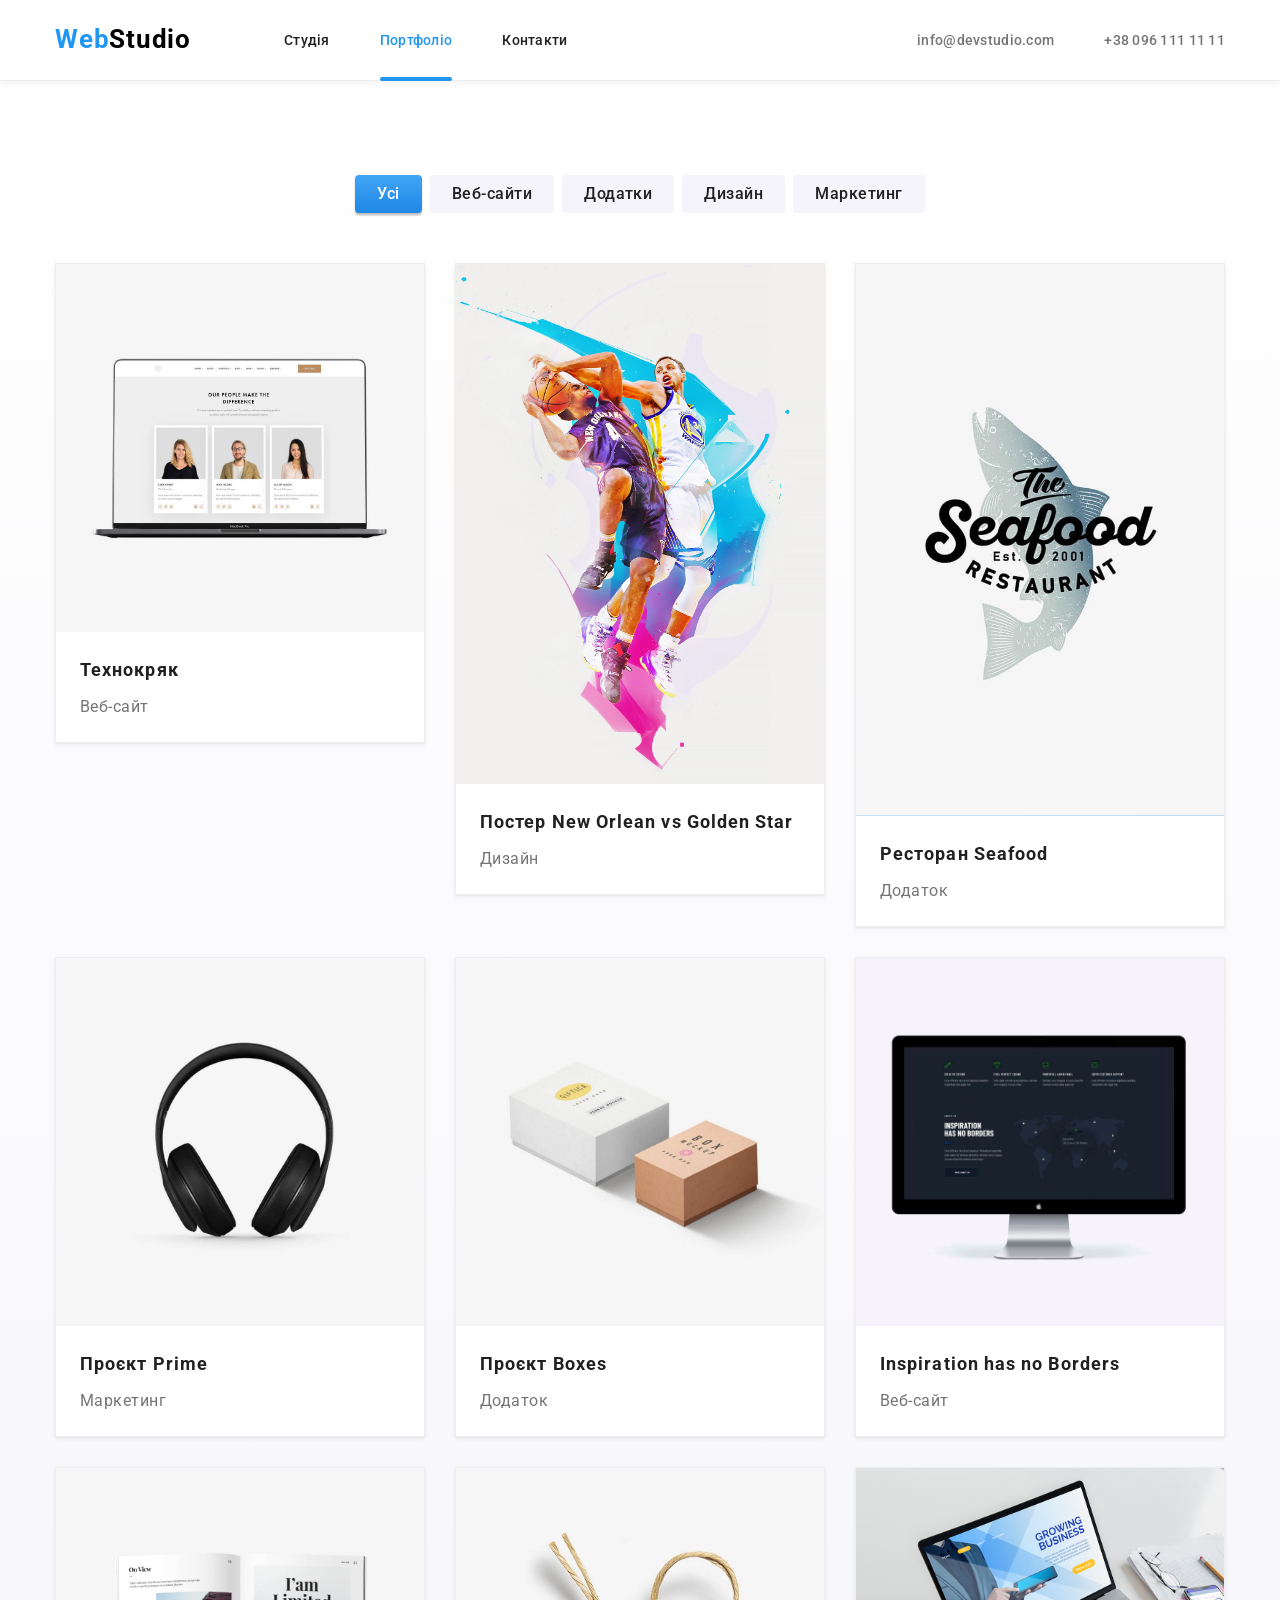
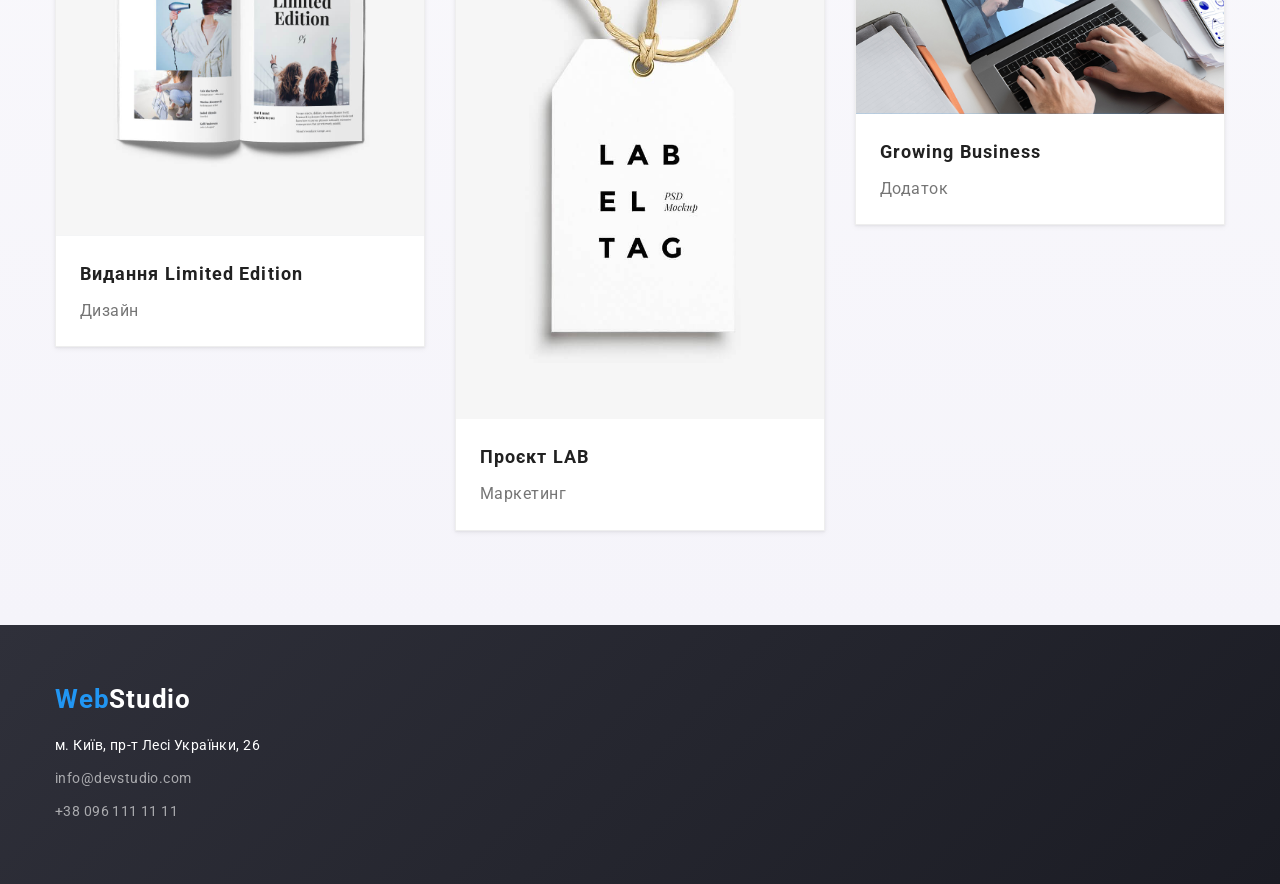
==== portfolio.html @ 646b34d4 "first commit" ====
<!DOCTYPE html>
<html lang="uk">

<head>
    <meta charset="UTF-8">
    <meta name="viewport" content="width=device-width, initial-scale=1.0">
    <title>Портфоліо - WebStudio</title>

    <link rel="stylesheet"
        href="https://cdnjs.cloudflare.com/ajax/libs/modern-normalize/3.0.1/modern-normalize.min.css">
    <link rel="preconnect" href="https://fonts.googleapis.com">
    <link rel="preconnect" href="https://fonts.gstatic.com" crossorigin>
    <link href="https://fonts.googleapis.com/css2?family=Roboto:wght@400;500;700;900&display=swap" rel="stylesheet">

    <link rel="stylesheet" href="style_portfolio.css">
</head>

<body>
    <header class="header">
        <div class="container header-container">
            <nav class="header-nav">
                <a class="header-logo" href="./index.html">
                    Web<span class="logo-dark">Studio</span>
                </a>
                <ul class="header-menu">
                    <li class="header-menu-item"><a class="header-menu-link" href="./index.html">Студія</a></li>
                    <li class="header-menu-item"><a class="header-menu-link current"
                            href="./portfolio.html">Портфоліо</a></li>
                    <li class="header-menu-item"><a class="header-menu-link" href="#">Контакти</a></li>
                </ul>
            </nav>

            <address class="header-contacts">
                <ul class="contacts-list">
                    <li><a class="header-contact-link" href="mailto:info@devstudio.com">info@devstudio.com</a></li>
                    <li><a class="header-contact-link" href="tel:+380961111111">+38 096 111 11 11</a></li>
                </ul>
            </address>
        </div>
    </header>

    <main class="main">
        <section class="portfolio">
            <div class="container">

                <ul class="filter-list">
                    <li><button class="filter-button filter-button-active" type="button">Усі</button></li>
                    <li><button class="filter-button" type="button">Веб-сайти</button></li>
                    <li><button class="filter-button" type="button">Додатки</button></li>
                    <li><button class="filter-button" type="button">Дизайн</button></li>
                    <li><button class="filter-button" type="button">Маркетинг</button></li>
                </ul>

                <ul class="portfolio-list">
                    <li class="portfolio-item">
                        <article class="portfolio-card">
                            <div class="portfolio-thumb">
                                <img src="./img/portfolio1.jpg" alt="Веб-сайт Технокряк">
                                <div class="portfolio-overlay">
                                    <p class="overlay-text">Ресурс пропонує комплексні пропозиції з різним рівнем
                                        функціоналу та сервісів. Все це дозволить відвідувачу отримати вичерпні
                                        відомості про компанію чи приватну особу.</p>
                                </div>
                            </div>
                            <div class="portfolio-content">
                                <h2 class="portfolio-title">Технокряк</h2>
                                <p class="portfolio-category">Веб-сайт</p>
                            </div>
                        </article>
                    </li>

                    <li class="portfolio-item">
                        <article class="portfolio-card">
                            <div class="portfolio-thumb">
                                <img src="./img/portfolio2.jpg" alt="Постер New Orlean vs Golden Star">
                                <div class="portfolio-overlay">
                                    <p class="overlay-text">Ресурс пропонує комплексні пропозиції з різним рівнем
                                        функціоналу та сервісів. Все це дозволить відвідувачу отримати вичерпні
                                        відомості про компанію чи приватну особу.</p>
                                </div>
                            </div>
                            <div class="portfolio-content">
                                <h2 class="portfolio-title">Постер New Orlean vs Golden Star</h2>
                                <p class="portfolio-category">Дизайн</p>
                            </div>
                        </article>
                    </li>

                    <li class="portfolio-item">
                        <article class="portfolio-card">
                            <div class="portfolio-thumb">
                                <img src="./img/portfolio3.jpg" alt="Ресторан Seafood">
                                <div class="portfolio-overlay">
                                    <p class="overlay-text">Ресурс пропонує комплексні пропозиції з різним рівнем
                                        функціоналу та сервісів. Все це дозволить відвідувачу отримати вичерпні
                                        відомості про компанію чи приватну особу.</p>
                                </div>
                            </div>
                            <div class="portfolio-content">
                                <h2 class="portfolio-title">Ресторан Seafood</h2>
                                <p class="portfolio-category">Додаток</p>
                            </div>
                        </article>
                    </li>

                    <li class="portfolio-item">
                        <article class="portfolio-card">
                            <div class="portfolio-thumb">
                                <img src="./img/portfolio4.jpg" alt="Проєкт Prime">
                                <div class="portfolio-overlay">
                                    <p class="overlay-text">Ресурс пропонує комплексні пропозиції з різним рівнем
                                        функціоналу та сервісів. Все це дозволить відвідувачу отримати вичерпні
                                        відомості про компанію чи приватну особу.</p>
                                </div>
                            </div>
                            <div class="portfolio-content">
                                <h2 class="portfolio-title">Проєкт Prime</h2>
                                <p class="portfolio-category">Маркетинг</p>
                            </div>
                        </article>
                    </li>

                    <li class="portfolio-item">
                        <article class="portfolio-card">
                            <div class="portfolio-thumb">
                                <img src="./img/portfolio5.jpg" alt="Проєкт Boxes">
                                <div class="portfolio-overlay">
                                    <p class="overlay-text">Ресурс пропонує комплексні пропозиції з різним рівнем
                                        функціоналу та сервісів. Все це дозволить відвідувачу отримати вичерпні
                                        відомості про компанію чи приватну особу.</p>
                                </div>
                            </div>
                            <div class="portfolio-content">
                                <h2 class="portfolio-title">Проєкт Boxes</h2>
                                <p class="portfolio-category">Додаток</p>
                            </div>
                        </article>
                    </li>

                    <li class="portfolio-item">
                        <article class="portfolio-card">
                            <div class="portfolio-thumb">
                                <img src="./img/portfolio6.jpg" alt="Монітор Inspiration has no Borders">
                                <div class="portfolio-overlay">
                                    <p class="overlay-text">Ресурс пропонує комплексні пропозиції з різним рівнем
                                        функціоналу та сервісів. Все це дозволить відвідувачу отримати вичерпні
                                        відомості про компанію чи приватну особу.</p>
                                </div>
                            </div>
                            <div class="portfolio-content">
                                <h2 class="portfolio-title">Inspiration has no Borders</h2>
                                <p class="portfolio-category">Веб-сайт</p>
                            </div>
                        </article>
                    </li>

                    <li class="portfolio-item">
                        <article class="portfolio-card">
                            <div class="portfolio-thumb">
                                <img src="./img/portfolio7.jpg" alt="Книга Видання Limited Edition">
                                <div class="portfolio-overlay">
                                    <p class="overlay-text">Ресурс пропонує комплексні пропозиції з різним рівнем
                                        функціоналу та сервісів. Все це дозволить відвідувачу отримати вичерпні
                                        відомості про компанію чи приватну особу.</p>
                                </div>
                            </div>
                            <div class="portfolio-content">
                                <h2 class="portfolio-title">Видання Limited Edition</h2>
                                <p class="portfolio-category">Дизайн</p>
                            </div>
                        </article>
                    </li>

                    <li class="portfolio-item">
                        <article class="portfolio-card">
                            <div class="portfolio-thumb">
                                <img src="./img/portfolio8.jpg" alt="Бірка Проєкт LAB">
                                <div class="portfolio-overlay">
                                    <p class="overlay-text">Ресурс пропонує комплексні пропозиції з різним рівнем
                                        функціоналу та сервісів. Все це дозволить відвідувачу отримати вичерпні
                                        відомості про компанію чи приватну особу.</p>
                                </div>
                            </div>
                            <div class="portfolio-content">
                                <h2 class="portfolio-title">Проєкт LAB</h2>
                                <p class="portfolio-category">Маркетинг</p>
                            </div>
                        </article>
                    </li>

                    <li class="portfolio-item">
                        <article class="portfolio-card">
                            <div class="portfolio-thumb">
                                <img src="./img/portfolio9.jpg" alt="Робота за ноутбуком Growing Business">
                                <div class="portfolio-overlay">
                                    <p class="overlay-text">Ресурс пропонує комплексні пропозиції з різним рівнем
                                        функціоналу та сервісів. Все це дозволить відвідувачу отримати вичерпні
                                        відомості про компанію чи приватну особу.</p>
                                </div>
                            </div>
                            <div class="portfolio-content">
                                <h2 class="portfolio-title">Growing Business</h2>
                                <p class="portfolio-category">Додаток</p>
                            </div>
                        </article>
                    </li>
                </ul>

            </div>
        </section>
    </main>

    <footer class="footer">
        <div class="container">
            <a class="footer-logo" href="./index.html">
                Web<span class="logo-light">Studio</span>
            </a>
            <address class="footer-address">
                <ul class="footer-contacts-list">
                    <li class="footer-address-map">м. Київ, пр-т Лесі Українки, 26</li>
                    <li><a class="footer-contact" href="mailto:info@devstudio.com">info@devstudio.com</a></li>
                    <li><a class="footer-contact" href="tel:+380961111111">+38 096 111 11 11</a></li>
                </ul>
            </address>
        </div>
    </footer>
</body>

</html>
---- style_portfolio.css ----
*,
*::before,
*::after {
    box-sizing: border-box;
    margin: 0;
    padding: 0;
}

ul, ol {
    list-style: none;
}

a {
    text-decoration: none;
    color: inherit;
}

img {
    display: block;
    max-width: 100%;
    height: auto;
}

address {
    font-style: normal;
}

button {
    font-family: inherit;
    cursor: pointer;
}

body {
    font-family: 'Roboto', sans-serif;
    color: #212121;
    background-color: #FFFFFF;
}

.container {
    width: 1200px;
    margin: 0 auto;
    padding: 0 15px;
}

.header {
    border-bottom: 1px solid #ECECEC;
    background-color: #FFFFFF;
    box-shadow: 0 2px 8px rgba(0, 0, 0, 0.06);
    position: relative;
    z-index: 1;
}

.header-container {
    display: flex;
    align-items: center;
    justify-content: space-between;
    height: 80px;
}

.header-nav {
    display: flex;
    align-items: center;
}

.header-logo {
    color: #2196F3;
    font-weight: 700;
    font-size: 26px;
    letter-spacing: 0.03em;
    margin-right: 93px;
}

.logo-dark {
    color: #000000;
}

.logo-light {
    color: #FFFFFF;
}

.header-menu {
    display: flex;
    gap: 50px;
}

.header-menu-item {
    position: relative; 
}

.header-menu-link {
    color: #212121;
    font-weight: 500;
    font-size: 14px;
    letter-spacing: 0.02em;
    padding: 32px 0;
    display: block;
    transition: color 0.25s cubic-bezier(0.4, 0, 0.2, 1);
}

.header-menu-link:hover,
.header-menu-link:focus,
.header-menu-link.current {
    color: #2196F3;
}

.header-menu-link.current::after {
    content: '';
    position: absolute;
    bottom: -1px;
    left: 0;
    width: 100%;
    height: 4px;
    background-color: #2196F3;
    border-radius: 2px;
}

.header-contacts {
    display: flex;
    gap: 50px;
}

.contacts-list {
    display: flex;
    gap: 50px;
}

.header-contact-link {
    color: #757575;
    font-weight: 500;
    font-size: 14px;
    letter-spacing: 0.02em;
    padding: 32px 0;
    display: block;
    transition: color 0.25s cubic-bezier(0.4, 0, 0.2, 1);
}

.header-contact-link:hover,
.header-contact-link:focus {
    color: #2196F3;
}

.portfolio {
    padding: 94px 0;
    background: linear-gradient(180deg, #FFFFFF 0%, #F5F4FA 100%);
}

.filter-list {
    display: flex;
    justify-content: center;
    gap: 8px;
    margin-bottom: 50px;
}

.filter-button {
    background-color: #F5F4FA;
    color: #212121;
    font-weight: 500;
    font-size: 16px;
    line-height: 1.62;
    letter-spacing: 0.03em;
    padding: 6px 22px;
    border: none;
    border-radius: 4px;
    transition: background-color 0.25s cubic-bezier(0.4, 0, 0.2, 1),
                color 0.25s cubic-bezier(0.4, 0, 0.2, 1),
                box-shadow 0.25s cubic-bezier(0.4, 0, 0.2, 1);
}

.filter-button:hover,
.filter-button:focus,
.filter-button-active {
    background: linear-gradient(180deg, #42A5F5 0%, #1E88E5 100%);
    color: #FFFFFF;
    box-shadow: 0px 3px 1px rgba(0, 0, 0, 0.1), 
                0px 1px 2px rgba(0, 0, 0, 0.08), 
                0px 2px 2px rgba(0, 0, 0, 0.12);
}

.portfolio-list {
    display: flex;
    flex-wrap: wrap;
    gap: 30px;
}

.portfolio-item {
    width: calc((100% - 60px) / 3);
}

.portfolio-card {
    display: block;
    background-color: #FFFFFF;
    border: 1px solid #EEEEEE;
    box-shadow: 0 1px 2px rgba(0, 0, 0, 0.06), 0 2px 6px rgba(0, 0, 0, 0.05);
    transition: box-shadow 0.25s cubic-bezier(0.4, 0, 0.2, 1);
}

.portfolio-card:hover,
.portfolio-card:focus {
    box-shadow: 0px 1px 1px rgba(0, 0, 0, 0.12), 
                0px 4px 4px rgba(0, 0, 0, 0.06), 
                1px 4px 6px rgba(0, 0, 0, 0.16);
}

.portfolio-thumb {
    position: relative;
    overflow: hidden; 
}

/* ---------------- ЗАВДАННЯ 2: Анімація оверлею через @keyframes ---------------- */
.portfolio-overlay {
    position: absolute;
    top: 0;
    left: 0;
    width: 100%;
    height: 100%;
    background: linear-gradient(160deg, rgba(66, 165, 245, 0.95) 0%, rgba(21, 101, 192, 0.95) 100%);
    transform: translateY(100%);
}

.portfolio-card:hover .portfolio-overlay {
    animation: overlaySlideUp 0.35s cubic-bezier(0.4, 0, 0.2, 1) forwards;
}

@keyframes overlaySlideUp {
    from {
        transform: translateY(100%);
    }
    to {
        transform: translateY(0);
    }
}

.overlay-text {
    color: #FFFFFF;
    font-size: 18px;
    line-height: 1.56;
    letter-spacing: 0.03em;
    padding: 63px 24px;
}

.portfolio-content {
    padding: 20px 24px;
}

.portfolio-title {
    color: #212121;
    font-weight: 700;
    font-size: 18px;
    line-height: 2.0;
    letter-spacing: 0.06em;
    margin-bottom: 4px;
}

.portfolio-category {
    color: #757575;
    font-size: 16px;
    line-height: 1.88;
    letter-spacing: 0.03em;
}

.footer {
    background: linear-gradient(135deg, #2F303A 0%, #1B1C24 100%);
    padding: 60px 0;
}

.footer-logo {
    display: inline-block;
    color: #2196F3;
    font-weight: 700;
    font-size: 26px;
    letter-spacing: 0.03em;
    margin-bottom: 20px;
}

.footer-logo span {
    color: #FFFFFF;
}

.footer-contacts-list {
    display: flex;
    flex-direction: column;
    gap: 9px;
}

.footer-address-map {
    color: #FFFFFF;
    font-size: 14px;
    line-height: 1.71;
    letter-spacing: 0.03em;
}

.footer-contact {
    color: rgba(255, 255, 255, 0.6);
    font-size: 14px;
    line-height: 1.71;
    letter-spacing: 0.03em;
    transition: color 0.25s cubic-bezier(0.4, 0, 0.2, 1);
}

.footer-contact:hover,
.footer-contact:focus {
    color: #2196F3;
}
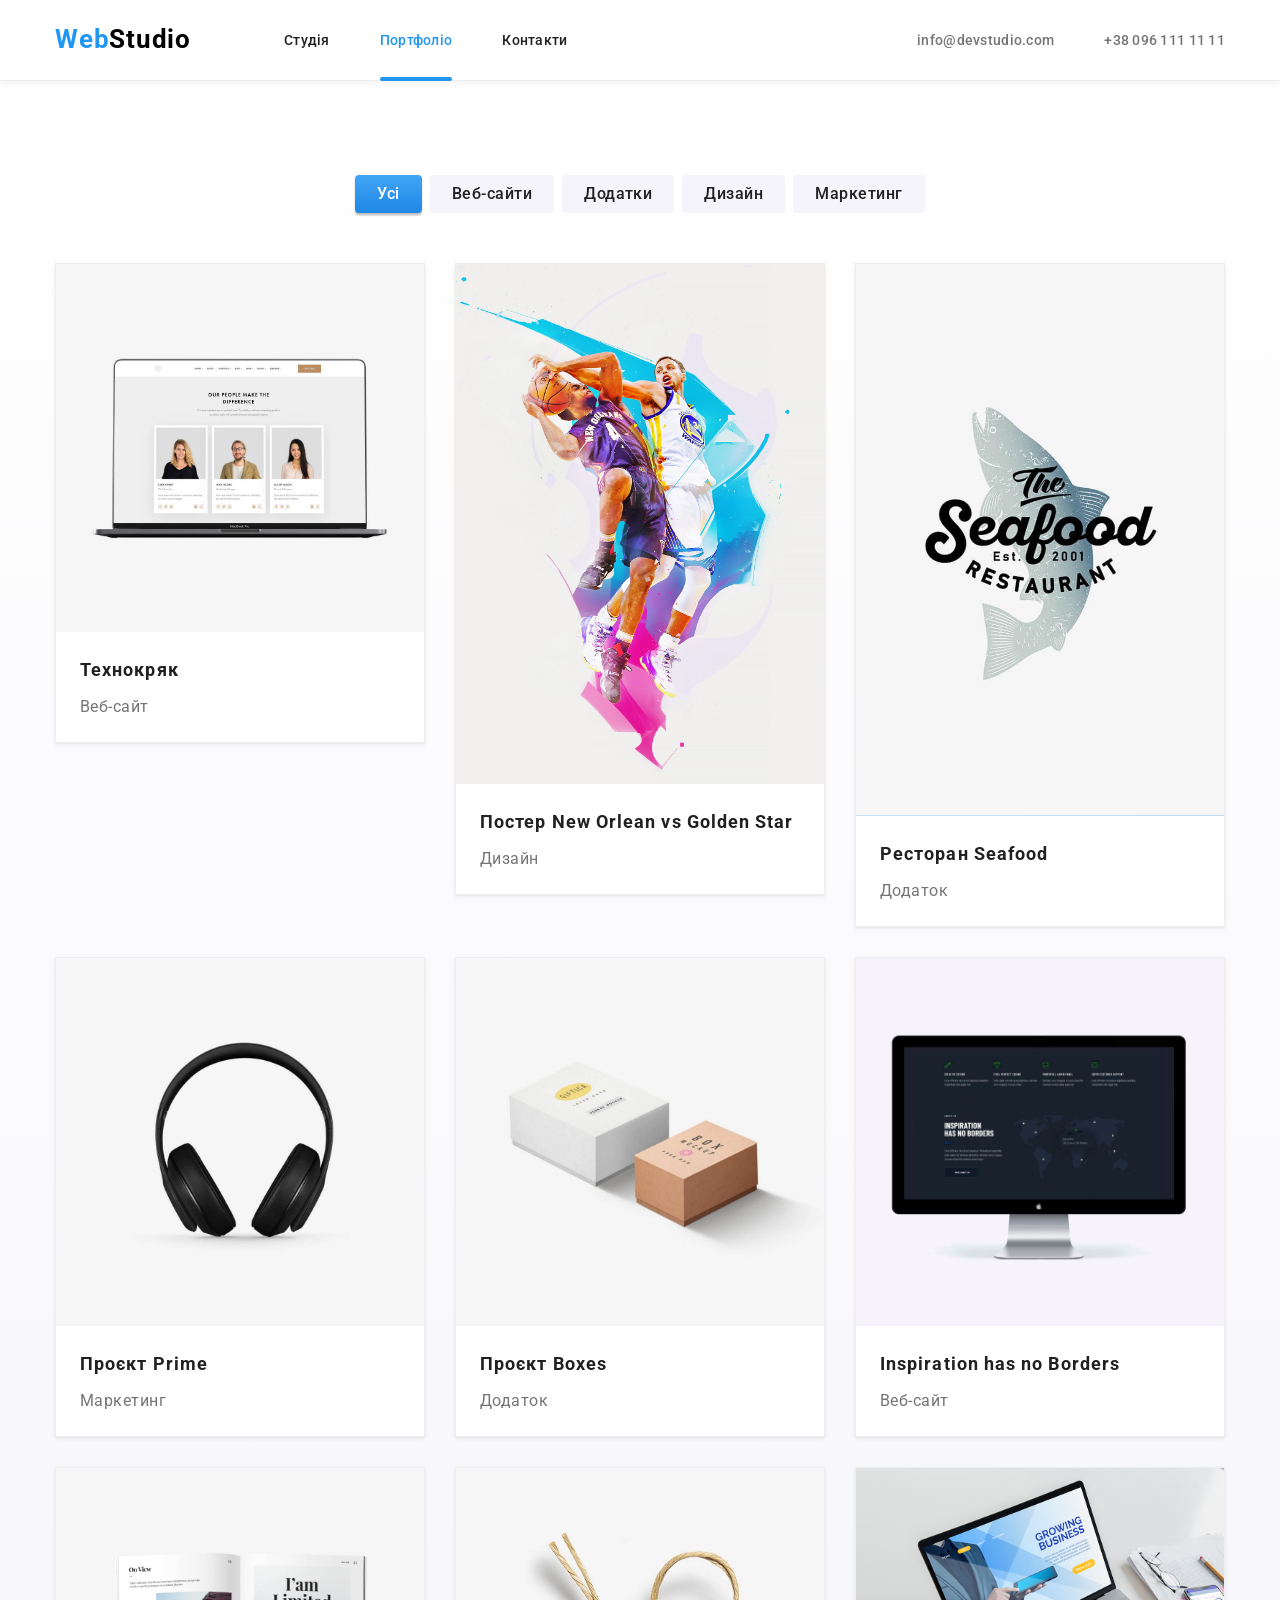
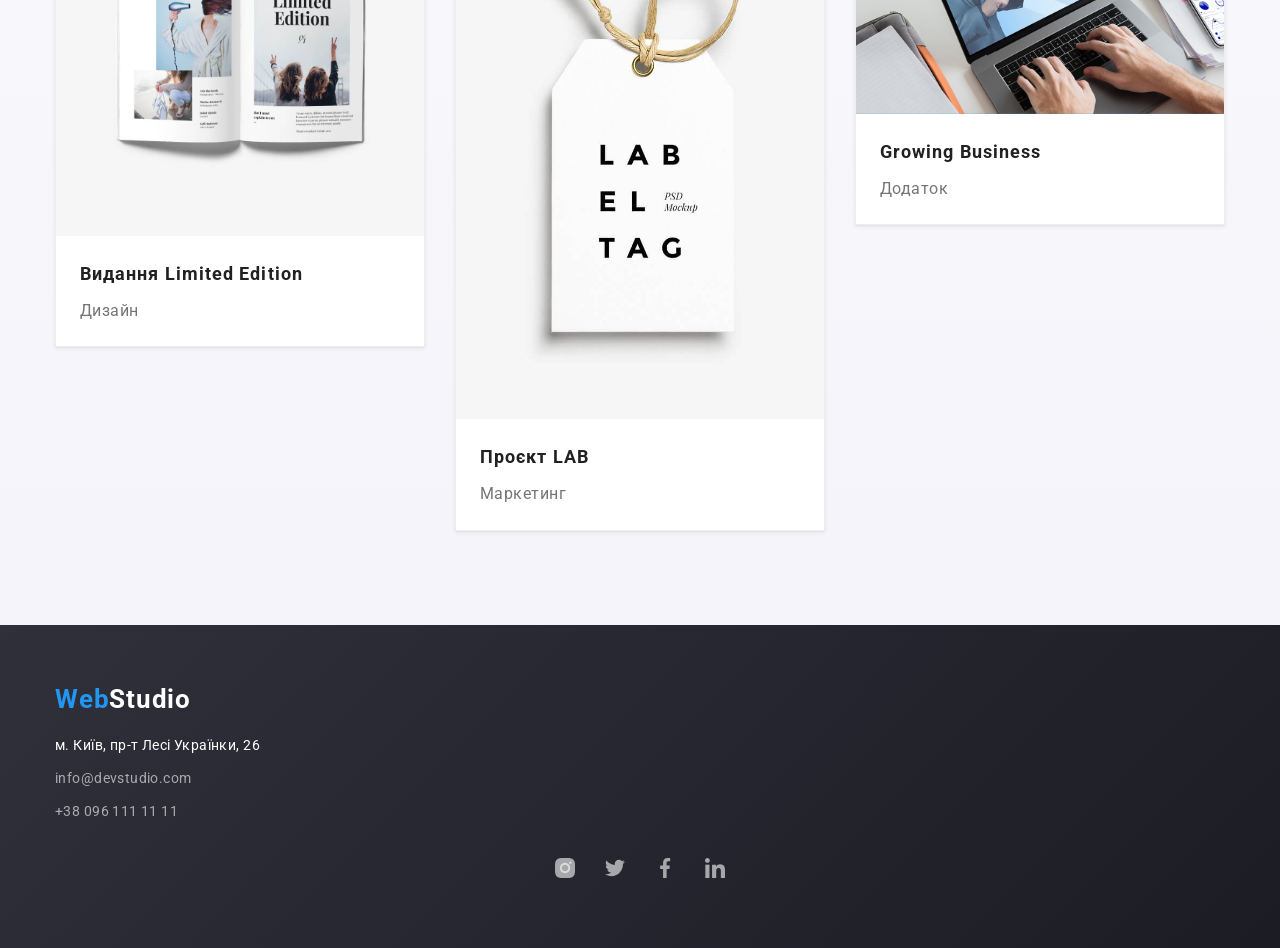
==== commit 31a8b190: "finish" ====
--- a/portfolio.html
+++ b/portfolio.html
@@ -222,6 +222,28 @@
                     <li><a class="footer-contact" href="tel:+380961111111">+38 096 111 11 11</a></li>
                 </ul>
             </address>
+            <ul class="social-list footer-social-list">
+                <li><a class="social-link" href="#" aria-label="Instagram">
+                        <svg class="social-icon" width="20" height="20" aria-hidden="true">
+                            <use href="./images/symbol-defs.svg#icon-instagram"></use>
+                        </svg>
+                    </a></li>
+                <li><a class="social-link" href="#" aria-label="Twitter">
+                        <svg class="social-icon" width="20" height="20" aria-hidden="true">
+                            <use href="./images/symbol-defs.svg#icon-twitter"></use>
+                        </svg>
+                    </a></li>
+                <li><a class="social-link" href="#" aria-label="Facebook">
+                        <svg class="social-icon" width="20" height="20" aria-hidden="true">
+                            <use href="./images/symbol-defs.svg#icon-facebook"></use>
+                        </svg>
+                    </a></li>
+                <li><a class="social-link" href="#" aria-label="LinkedIn">
+                        <svg class="social-icon" width="20" height="20" aria-hidden="true">
+                            <use href="./images/symbol-defs.svg#icon-linkedin"></use>
+                        </svg>
+                    </a></li>
+            </ul>
         </div>
     </footer>
 </body>
--- a/style_portfolio.css
+++ b/style_portfolio.css
@@ -300,4 +300,42 @@
 .footer-contact:hover,
 .footer-contact:focus {
     color: #2196F3;
+}
+
+/* ---------------- ЗАВДАННЯ: SVG-спрайт та іконки соцмереж ---------------- */
+.social-list {
+    display: flex;
+    justify-content: center;
+    gap: 10px;
+}
+
+.social-link {
+    display: flex;
+    align-items: center;
+    justify-content: center;
+    width: 40px;
+    height: 40px;
+    border-radius: 50%;
+    color: #2196F3;
+    transition: fill 0.2s ease, color 0.2s ease, background-color 0.2s ease;
+}
+
+.social-link:hover,
+.social-link:focus {
+    background-color: #2196F3;
+    color: #FFFFFF;
+}
+
+.footer-social-list {
+    margin-top: 24px;
+}
+
+.footer-social-list .social-link {
+    color: rgba(255, 255, 255, 0.6);
+}
+
+.footer-social-list .social-link:hover,
+.footer-social-list .social-link:focus {
+    background-color: transparent;
+    color: #2196F3;
 }
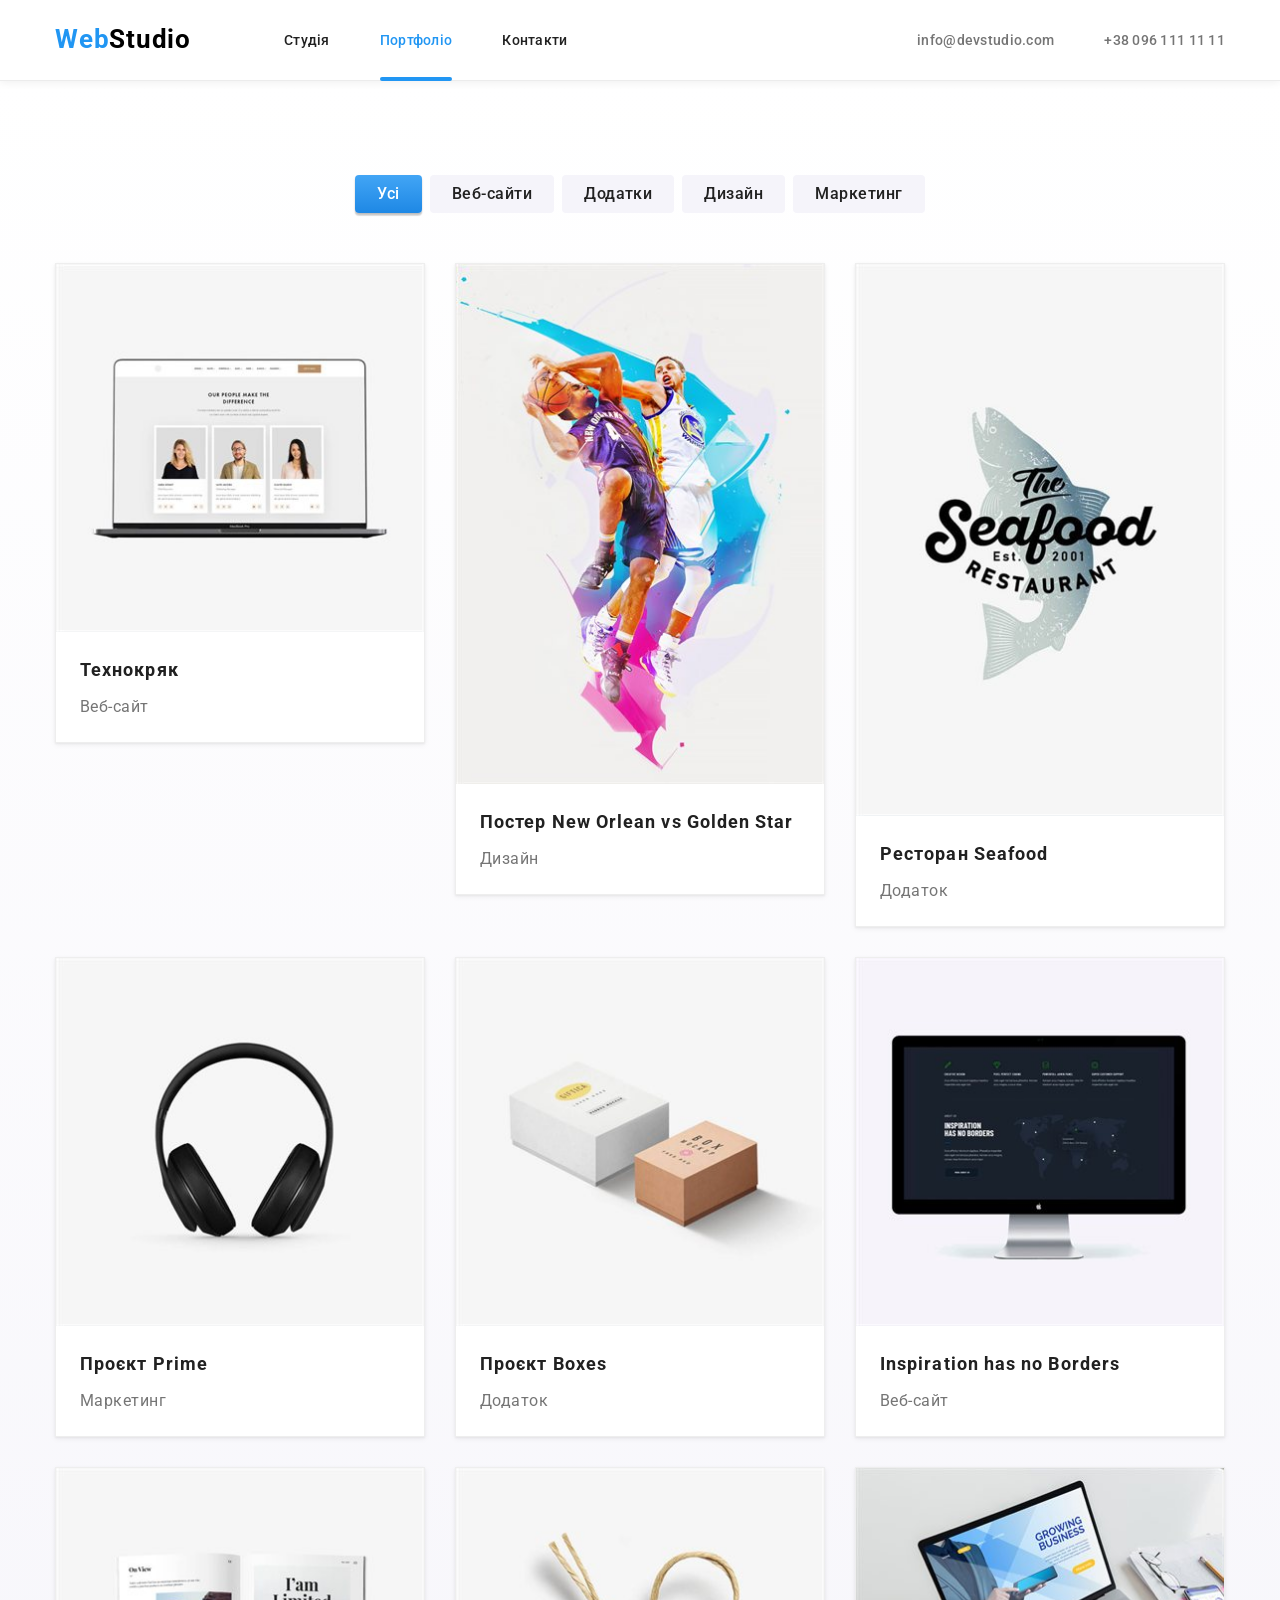
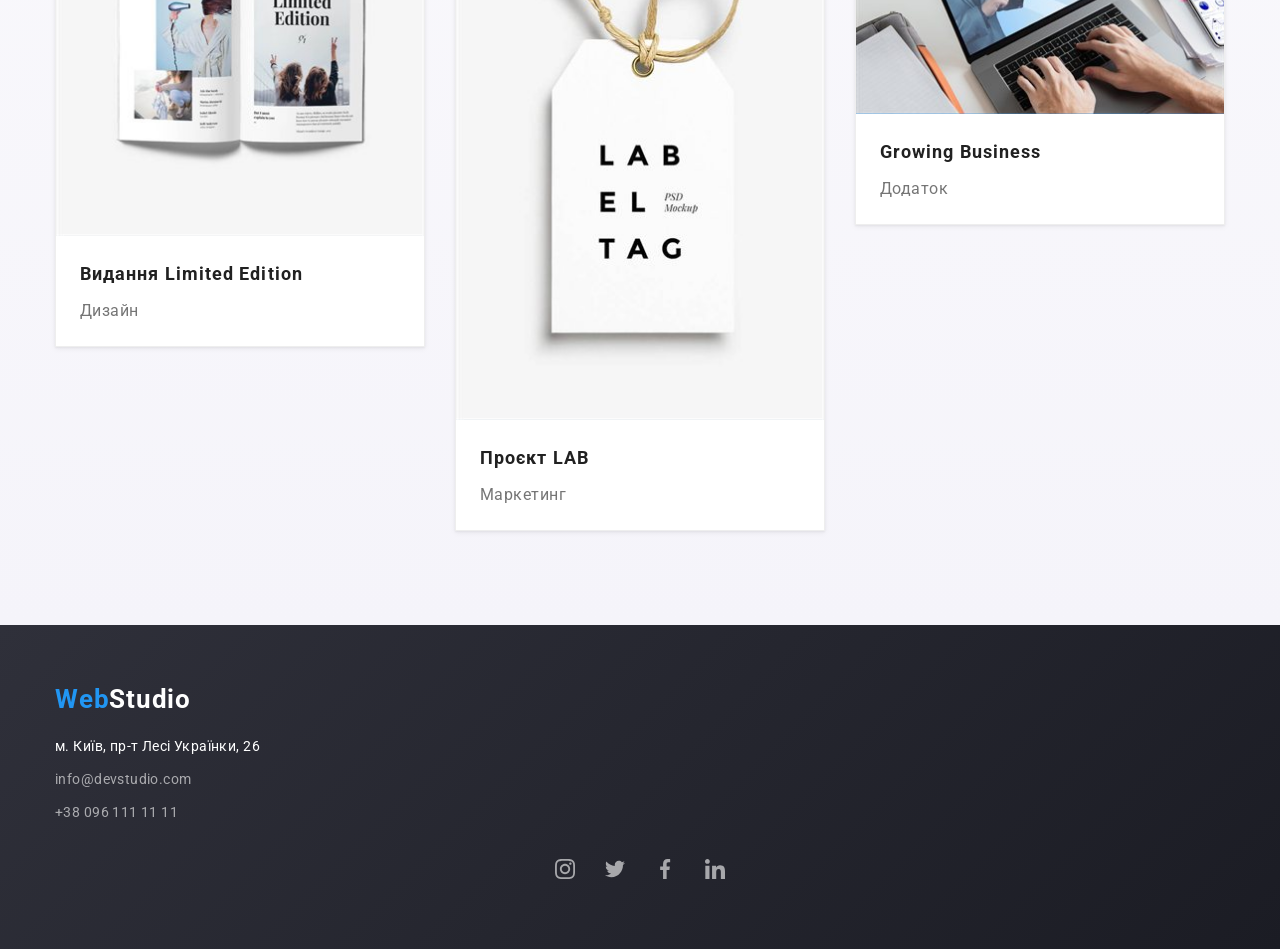
==== commit d9789a75: "finish" ====
--- a/portfolio.html
+++ b/portfolio.html
@@ -55,7 +55,15 @@
                     <li class="portfolio-item">
                         <article class="portfolio-card">
                             <div class="portfolio-thumb">
-                                <img src="./img/portfolio1.jpg" alt="Веб-сайт Технокряк">
+                                <picture>
+                                <!-- ЗАВДАННЯ: адаптивні зображення карток портфоліо.
+                                     Додано <picture> + <source media="..."> з дескриптором щільності x (1x/2x) для трьох breakpoints:
+                                     мобільна = max-width: 767px; планшетна = 768px–1199px; десктопна = від 1200px (srcset в <img> нижче).
+                                     Нові файли лежать у ./img/responsive/portfolio/. Поточні "src" і "alt" НЕ змінено — оригінал лишається fallback. -->
+                                <source media="(max-width: 767px)" srcset="./img/responsive/portfolio/portfolio-1-mobile@1x.jpg 1x, ./img/responsive/portfolio/portfolio-1-mobile@2x.jpg 2x">
+                                <source media="(min-width: 768px) and (max-width: 1199px)" srcset="./img/responsive/portfolio/portfolio-1-tablet@1x.jpg 1x, ./img/responsive/portfolio/portfolio-1-tablet@2x.jpg 2x">
+                                <img src="./img/portfolio1.jpg" srcset="./img/responsive/portfolio/portfolio-1-desktop@1x.jpg 1x, ./img/responsive/portfolio/portfolio-1-desktop@2x.jpg 2x" alt="Веб-сайт Технокряк">
+                            </picture>
                                 <div class="portfolio-overlay">
                                     <p class="overlay-text">Ресурс пропонує комплексні пропозиції з різним рівнем
                                         функціоналу та сервісів. Все це дозволить відвідувачу отримати вичерпні
@@ -72,7 +80,12 @@
                     <li class="portfolio-item">
                         <article class="portfolio-card">
                             <div class="portfolio-thumb">
-                                <img src="./img/portfolio2.jpg" alt="Постер New Orlean vs Golden Star">
+                                <picture>
+                                <!-- ЗАВДАННЯ: адаптивне зображення 1x/2x × мобільний/планшет/десктоп (оригінал у "src" збережено) -->
+                                <source media="(max-width: 767px)" srcset="./img/responsive/portfolio/portfolio-2-mobile@1x.jpg 1x, ./img/responsive/portfolio/portfolio-2-mobile@2x.jpg 2x">
+                                <source media="(min-width: 768px) and (max-width: 1199px)" srcset="./img/responsive/portfolio/portfolio-2-tablet@1x.jpg 1x, ./img/responsive/portfolio/portfolio-2-tablet@2x.jpg 2x">
+                                <img src="./img/portfolio2.jpg" srcset="./img/responsive/portfolio/portfolio-2-desktop@1x.jpg 1x, ./img/responsive/portfolio/portfolio-2-desktop@2x.jpg 2x" alt="Постер New Orlean vs Golden Star">
+                            </picture>
                                 <div class="portfolio-overlay">
                                     <p class="overlay-text">Ресурс пропонує комплексні пропозиції з різним рівнем
                                         функціоналу та сервісів. Все це дозволить відвідувачу отримати вичерпні
@@ -89,7 +102,12 @@
                     <li class="portfolio-item">
                         <article class="portfolio-card">
                             <div class="portfolio-thumb">
-                                <img src="./img/portfolio3.jpg" alt="Ресторан Seafood">
+                                <picture>
+                                <!-- ЗАВДАННЯ: адаптивне зображення 1x/2x × мобільний/планшет/десктоп (оригінал у "src" збережено) -->
+                                <source media="(max-width: 767px)" srcset="./img/responsive/portfolio/portfolio-3-mobile@1x.jpg 1x, ./img/responsive/portfolio/portfolio-3-mobile@2x.jpg 2x">
+                                <source media="(min-width: 768px) and (max-width: 1199px)" srcset="./img/responsive/portfolio/portfolio-3-tablet@1x.jpg 1x, ./img/responsive/portfolio/portfolio-3-tablet@2x.jpg 2x">
+                                <img src="./img/portfolio3.jpg" srcset="./img/responsive/portfolio/portfolio-3-desktop@1x.jpg 1x, ./img/responsive/portfolio/portfolio-3-desktop@2x.jpg 2x" alt="Ресторан Seafood">
+                            </picture>
                                 <div class="portfolio-overlay">
                                     <p class="overlay-text">Ресурс пропонує комплексні пропозиції з різним рівнем
                                         функціоналу та сервісів. Все це дозволить відвідувачу отримати вичерпні
@@ -106,7 +124,12 @@
                     <li class="portfolio-item">
                         <article class="portfolio-card">
                             <div class="portfolio-thumb">
-                                <img src="./img/portfolio4.jpg" alt="Проєкт Prime">
+                                <picture>
+                                <!-- ЗАВДАННЯ: адаптивне зображення 1x/2x × мобільний/планшет/десктоп (оригінал у "src" збережено) -->
+                                <source media="(max-width: 767px)" srcset="./img/responsive/portfolio/portfolio-4-mobile@1x.jpg 1x, ./img/responsive/portfolio/portfolio-4-mobile@2x.jpg 2x">
+                                <source media="(min-width: 768px) and (max-width: 1199px)" srcset="./img/responsive/portfolio/portfolio-4-tablet@1x.jpg 1x, ./img/responsive/portfolio/portfolio-4-tablet@2x.jpg 2x">
+                                <img src="./img/portfolio4.jpg" srcset="./img/responsive/portfolio/portfolio-4-desktop@1x.jpg 1x, ./img/responsive/portfolio/portfolio-4-desktop@2x.jpg 2x" alt="Проєкт Prime">
+                            </picture>
                                 <div class="portfolio-overlay">
                                     <p class="overlay-text">Ресурс пропонує комплексні пропозиції з різним рівнем
                                         функціоналу та сервісів. Все це дозволить відвідувачу отримати вичерпні
@@ -123,7 +146,12 @@
                     <li class="portfolio-item">
                         <article class="portfolio-card">
                             <div class="portfolio-thumb">
-                                <img src="./img/portfolio5.jpg" alt="Проєкт Boxes">
+                                <picture>
+                                <!-- ЗАВДАННЯ: адаптивне зображення 1x/2x × мобільний/планшет/десктоп (оригінал у "src" збережено) -->
+                                <source media="(max-width: 767px)" srcset="./img/responsive/portfolio/portfolio-5-mobile@1x.jpg 1x, ./img/responsive/portfolio/portfolio-5-mobile@2x.jpg 2x">
+                                <source media="(min-width: 768px) and (max-width: 1199px)" srcset="./img/responsive/portfolio/portfolio-5-tablet@1x.jpg 1x, ./img/responsive/portfolio/portfolio-5-tablet@2x.jpg 2x">
+                                <img src="./img/portfolio5.jpg" srcset="./img/responsive/portfolio/portfolio-5-desktop@1x.jpg 1x, ./img/responsive/portfolio/portfolio-5-desktop@2x.jpg 2x" alt="Проєкт Boxes">
+                            </picture>
                                 <div class="portfolio-overlay">
                                     <p class="overlay-text">Ресурс пропонує комплексні пропозиції з різним рівнем
                                         функціоналу та сервісів. Все це дозволить відвідувачу отримати вичерпні
@@ -140,7 +168,12 @@
                     <li class="portfolio-item">
                         <article class="portfolio-card">
                             <div class="portfolio-thumb">
-                                <img src="./img/portfolio6.jpg" alt="Монітор Inspiration has no Borders">
+                                <picture>
+                                <!-- ЗАВДАННЯ: адаптивне зображення 1x/2x × мобільний/планшет/десктоп (оригінал у "src" збережено) -->
+                                <source media="(max-width: 767px)" srcset="./img/responsive/portfolio/portfolio-6-mobile@1x.jpg 1x, ./img/responsive/portfolio/portfolio-6-mobile@2x.jpg 2x">
+                                <source media="(min-width: 768px) and (max-width: 1199px)" srcset="./img/responsive/portfolio/portfolio-6-tablet@1x.jpg 1x, ./img/responsive/portfolio/portfolio-6-tablet@2x.jpg 2x">
+                                <img src="./img/portfolio6.jpg" srcset="./img/responsive/portfolio/portfolio-6-desktop@1x.jpg 1x, ./img/responsive/portfolio/portfolio-6-desktop@2x.jpg 2x" alt="Монітор Inspiration has no Borders">
+                            </picture>
                                 <div class="portfolio-overlay">
                                     <p class="overlay-text">Ресурс пропонує комплексні пропозиції з різним рівнем
                                         функціоналу та сервісів. Все це дозволить відвідувачу отримати вичерпні
@@ -157,7 +190,12 @@
                     <li class="portfolio-item">
                         <article class="portfolio-card">
                             <div class="portfolio-thumb">
-                                <img src="./img/portfolio7.jpg" alt="Книга Видання Limited Edition">
+                                <picture>
+                                <!-- ЗАВДАННЯ: адаптивне зображення 1x/2x × мобільний/планшет/десктоп (оригінал у "src" збережено) -->
+                                <source media="(max-width: 767px)" srcset="./img/responsive/portfolio/portfolio-7-mobile@1x.jpg 1x, ./img/responsive/portfolio/portfolio-7-mobile@2x.jpg 2x">
+                                <source media="(min-width: 768px) and (max-width: 1199px)" srcset="./img/responsive/portfolio/portfolio-7-tablet@1x.jpg 1x, ./img/responsive/portfolio/portfolio-7-tablet@2x.jpg 2x">
+                                <img src="./img/portfolio7.jpg" srcset="./img/responsive/portfolio/portfolio-7-desktop@1x.jpg 1x, ./img/responsive/portfolio/portfolio-7-desktop@2x.jpg 2x" alt="Книга Видання Limited Edition">
+                            </picture>
                                 <div class="portfolio-overlay">
                                     <p class="overlay-text">Ресурс пропонує комплексні пропозиції з різним рівнем
                                         функціоналу та сервісів. Все це дозволить відвідувачу отримати вичерпні
@@ -174,7 +212,12 @@
                     <li class="portfolio-item">
                         <article class="portfolio-card">
                             <div class="portfolio-thumb">
-                                <img src="./img/portfolio8.jpg" alt="Бірка Проєкт LAB">
+                                <picture>
+                                <!-- ЗАВДАННЯ: адаптивне зображення 1x/2x × мобільний/планшет/десктоп (оригінал у "src" збережено) -->
+                                <source media="(max-width: 767px)" srcset="./img/responsive/portfolio/portfolio-8-mobile@1x.jpg 1x, ./img/responsive/portfolio/portfolio-8-mobile@2x.jpg 2x">
+                                <source media="(min-width: 768px) and (max-width: 1199px)" srcset="./img/responsive/portfolio/portfolio-8-tablet@1x.jpg 1x, ./img/responsive/portfolio/portfolio-8-tablet@2x.jpg 2x">
+                                <img src="./img/portfolio8.jpg" srcset="./img/responsive/portfolio/portfolio-8-desktop@1x.jpg 1x, ./img/responsive/portfolio/portfolio-8-desktop@2x.jpg 2x" alt="Бірка Проєкт LAB">
+                            </picture>
                                 <div class="portfolio-overlay">
                                     <p class="overlay-text">Ресурс пропонує комплексні пропозиції з різним рівнем
                                         функціоналу та сервісів. Все це дозволить відвідувачу отримати вичерпні
@@ -191,7 +234,12 @@
                     <li class="portfolio-item">
                         <article class="portfolio-card">
                             <div class="portfolio-thumb">
-                                <img src="./img/portfolio9.jpg" alt="Робота за ноутбуком Growing Business">
+                                <picture>
+                                <!-- ЗАВДАННЯ: адаптивне зображення 1x/2x × мобільний/планшет/десктоп (оригінал у "src" збережено) -->
+                                <source media="(max-width: 767px)" srcset="./img/responsive/portfolio/portfolio-9-mobile@1x.jpg 1x, ./img/responsive/portfolio/portfolio-9-mobile@2x.jpg 2x">
+                                <source media="(min-width: 768px) and (max-width: 1199px)" srcset="./img/responsive/portfolio/portfolio-9-tablet@1x.jpg 1x, ./img/responsive/portfolio/portfolio-9-tablet@2x.jpg 2x">
+                                <img src="./img/portfolio9.jpg" srcset="./img/responsive/portfolio/portfolio-9-desktop@1x.jpg 1x, ./img/responsive/portfolio/portfolio-9-desktop@2x.jpg 2x" alt="Робота за ноутбуком Growing Business">
+                            </picture>
                                 <div class="portfolio-overlay">
                                     <p class="overlay-text">Ресурс пропонує комплексні пропозиції з різним рівнем
                                         функціоналу та сервісів. Все це дозволить відвідувачу отримати вичерпні
--- a/style_portfolio.css
+++ b/style_portfolio.css
@@ -316,8 +316,13 @@
     width: 40px;
     height: 40px;
     border-radius: 50%;
-    color: #2196F3;
-    transition: fill 0.2s ease, color 0.2s ease, background-color 0.2s ease;
+    background-color: transparent;
+    color: #757575;
+    transition: background-color 0.25s ease, color 0.25s ease;
+}
+
+.social-icon {
+    fill: currentColor;
 }
 
 .social-link:hover,
@@ -336,6 +341,61 @@
 
 .footer-social-list .social-link:hover,
 .footer-social-list .social-link:focus {
-    background-color: transparent;
-    color: #2196F3;
+    background-color: #2196F3;
+    color: #FFFFFF;
+}
+
+/* ======================================================================================================
+   ЗАВДАННЯ: АДАПТИВНІ (РЕСПОНСИВНІ) ФОНОВІ ЗОБРАЖЕННЯ — Retina 1x/2x через медіа-функцію min-resolution
+   ======================================================================================================
+   Цей блок ДОДАНО до наявних стилів — не видалено і не змінено жодного наявного рядка.
+
+   АУДІТ ПРОЄКТУ: на сторінці портфоліо немає РАСТРОВИХ фонових зображень —
+   background-image (.portfolio, футер, оверлей картки) — це CSS-градієнти.
+   Градієнти є векторною графікою: вони не залежать від щільності пікселів,
+   тому на екранах Retina (2x/3x) виглядають так само чітко, як і на 1x,
+   і окремі 2x-файли для них не потрібні.
+
+   Щойно тут з'явиться растрове фонове зображення, підключайте його за готовим
+   шаблоном нижче: медіа-запит розміру в'юпорта (breakpoint) у поєднанні з
+   медіа-функцією щільності пікселів min-resolution (192dpi ≈ 2dppx — 2x).
+   Шаблон увімкнено в одному коментарі, щоб гарантовано не зачепити поточний дизайн.
+
+   --- ГОТОВИЙ ШАБЛОН (розкоментуйте і підставте свої файли) -------------------------------------------
+   .portfolio {
+       background-image: url("./img/responsive/backgrounds/portfolio-desktop@1x.jpg"); /* 1x — базова версія */
+       background-size: cover;
+       background-position: center;
+   }
+
+   @media (min-resolution: 192dpi), (min-resolution: 2dppx) {
+       .portfolio { background-image: url("./img/responsive/backgrounds/portfolio-desktop@2x.jpg"); } /* Retina 2x */
+   }
+
+   @media (max-width: 1199px) {
+       .portfolio { background-image: url("./img/responsive/backgrounds/portfolio-tablet@1x.jpg"); }
+   }
+   @media (max-width: 1199px) and (min-resolution: 192dpi),
+          (max-width: 1199px) and (min-resolution: 2dppx) {
+       .portfolio { background-image: url("./img/responsive/backgrounds/portfolio-tablet@2x.jpg"); }
+   }
+
+   @media (max-width: 767px) {
+       .portfolio { background-image: url("./img/responsive/backgrounds/portfolio-mobile@1x.jpg"); }
+   }
+   @media (max-width: 767px) and (min-resolution: 192dpi),
+          (max-width: 767px) and (min-resolution: 2dppx) {
+       .portfolio { background-image: url("./img/responsive/backgrounds/portfolio-mobile@2x.jpg"); }
+   }
+   ---------------------------------------------------------------------------------------------------- */
+
+/* Активна демонстрація медіа-функції min-resolution (без візуальних змін):
+   на екранах Retina/2x застосовується той самий колір футера, що і в базовому
+   правилі вище (градієнт-зображення повністю перекриває колір), тож нічого
+   не змінюється зовні. */
+@media (min-resolution: 192dpi),
+       (min-resolution: 2dppx) {
+    .footer {
+        background-color: #2F303A; /* той самий базовий колір футера — градієнт-зображення лишається поверх */
+    }
 }
